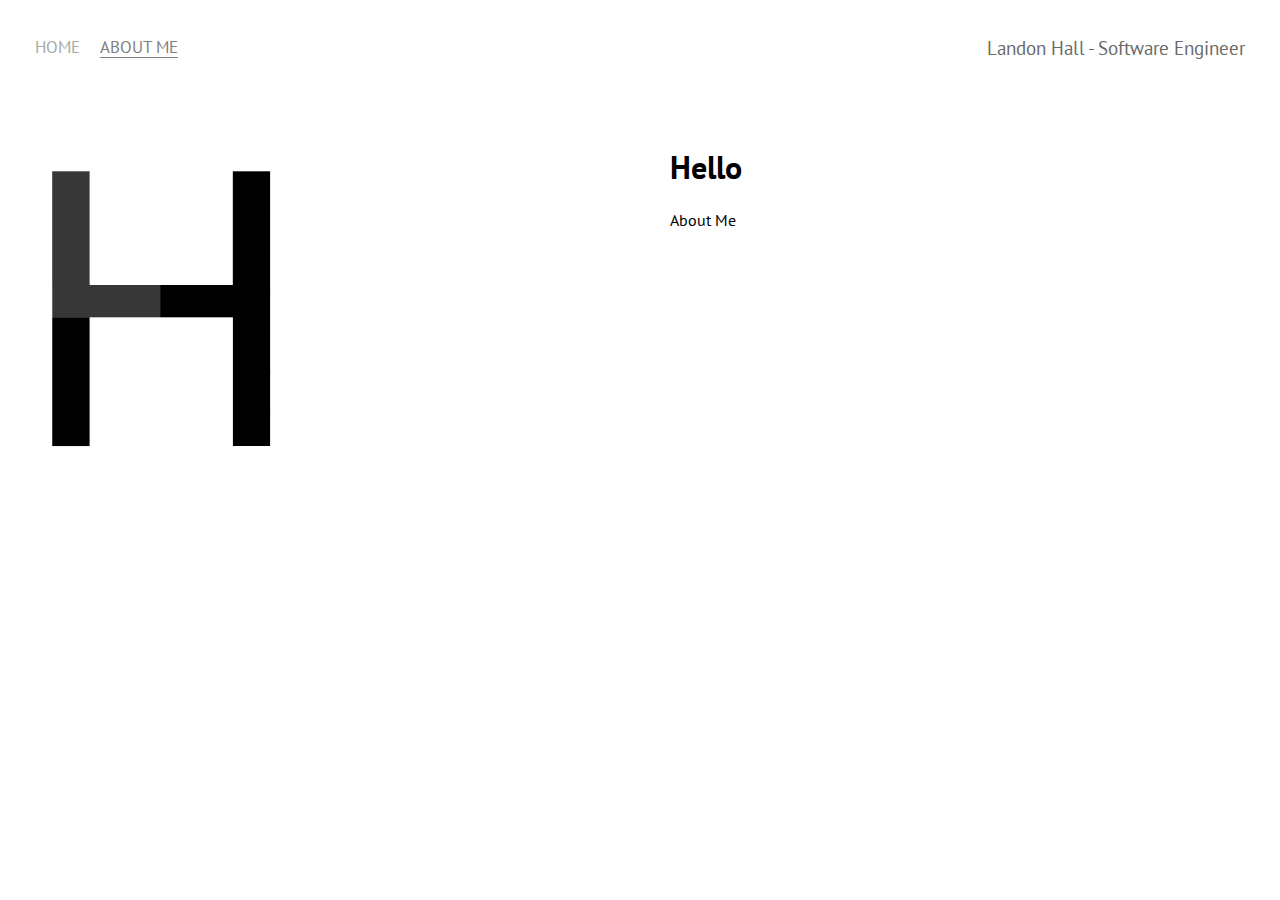
==== about.html @ 4fab3d78 "Basic Framework and original content added to Home" ====
<!DOCTYPE html>
<html>
    <head>
        <meta charset="utf-8" />
        <title>About Me</title>
        <link rel="preconnect" href="https://fonts.googleapis.com">
        <link rel="preconnect" href="https://fonts.gstatic.com" crossorigin>
        <link href="https://fonts.googleapis.com/css2?family=PT+Sans&display=swap" rel="stylesheet">
        <link rel="stylesheet" href="styles.css"/>
    </head>
    <body>
        <div class="container">
            <div class="navbar-wrapper">
                <div class="left-side">
                    <div class="navbar-link-wrapper">
                        <a href="index.html">HOME</a>
                    </div>

                    <div class="navbar-link-wrapper active-nav-link">
                        <a href="about.html">ABOUT ME</a>
                    </div>
                </div>

                <div class="right-side">
                    <div class="brand">
                        <div>Landon Hall - Software Engineer</div>
                    </div>
                </div>
            </div>

            <div class="content-wrapper">
                <div class="two-column-wrapper">
                    <div class="profile-image-wrapper">
                        <img src="images/BW Logo.jpeg">
                    </div>

                    <div class="profile-content-wrapper">
                        <h1>Hello</h1>
                        <p>About Me</p>
                    </div>
                </div>
                
            </div>

        </div>
    </body>

</html>
---- styles.css ----
/* Master styles*/

body{
    margin: 0px;
    font-family: 'PT Sans', sans-serif;
    background-color: rgb(255, 255, 255);
}

.container {
    display: grid;
    grid-template-columns: 1fr;
}

/*Navbar Styles*/
.navbar-wrapper {
    display: flex;
    justify-content: space-between;
    padding: 35px;
    font-size: larger;
    font-weight: 500;
}

.left-side {
    display: flex;
}

.right-side {
    color: dimgrey;
}

.navbar-wrapper > .left-side > div {
    margin-right: 20px;
    font-size: 0.9em;
}

.navbar-link-wrapper {
    height: 22px;
    border-bottom: 1px solid transparent;
    transition: border-bottom 0.5s;
}

.navbar-link-wrapper a {
    color:darkgray;
    text-decoration: none;
    transition: color 0.5s;
}

.navbar-link-wrapper:hover {
    border-bottom: 1px solid darkgrey;
}

.navbar-link-wrapper a:hover {
    color: darkgrey;
}

/*Portfolio Styles*/

.portfolio-items-wrapper {
    display: grid;
    grid-template-columns: 1fr 1fr 1fr;
}

.portfolio-item-wrapper {
    position: relative;
    display: inline-block;
}

.portfolio-img-background {
    background-size: cover;
    background-position: center;
    background-repeat: no-repeat;
    opacity: .75;
    height: 350px;
    width: 100%;
}

.img-text-wrapper {
    position: absolute;
    top: 0; right: 0; bottom: 0; left: 0;
    display: flex;
    flex-direction: column;
    justify-content: center;
    align-items: center;
    height: 100%;
    text-align: center;
    padding-left: 100px;
    padding-right: 100px;
  }

.logo-wrapper img {
    width: 50%;
    margin-bottom: 20px;
}

.skill-title-text {
    font-size: 60px;
    color: rgb(34, 34, 34) ;
}

.img-text-wrapper .subtitle {
    transition: 1s;
    color: transparent;
}

.img-text-wrapper:hover .subtitle {
    color:rgb(255, 255, 255);
}

.img-text-wrapper:hover .skill-title-text {
    transition: 1s;
    color:rgb(255, 255, 255);
}

.img-darken {
    transition: 1s;
    filter: brightness(15%);
}

.active-nav-link {
    border-bottom: 1px solid grey;
}

.active-nav-link a {
    color: grey !important;
}

/*About Styles*/
.two-column-wrapper {
    display: grid;
    grid-template-columns: 1fr 1fr;
}

.profile-image-wrapper img {
    width: 50%;
    position: center;
}

.profile-content-wrapper {
    padding: 30px;
}

.profile-content-wrapper h1{
    color: black;
}
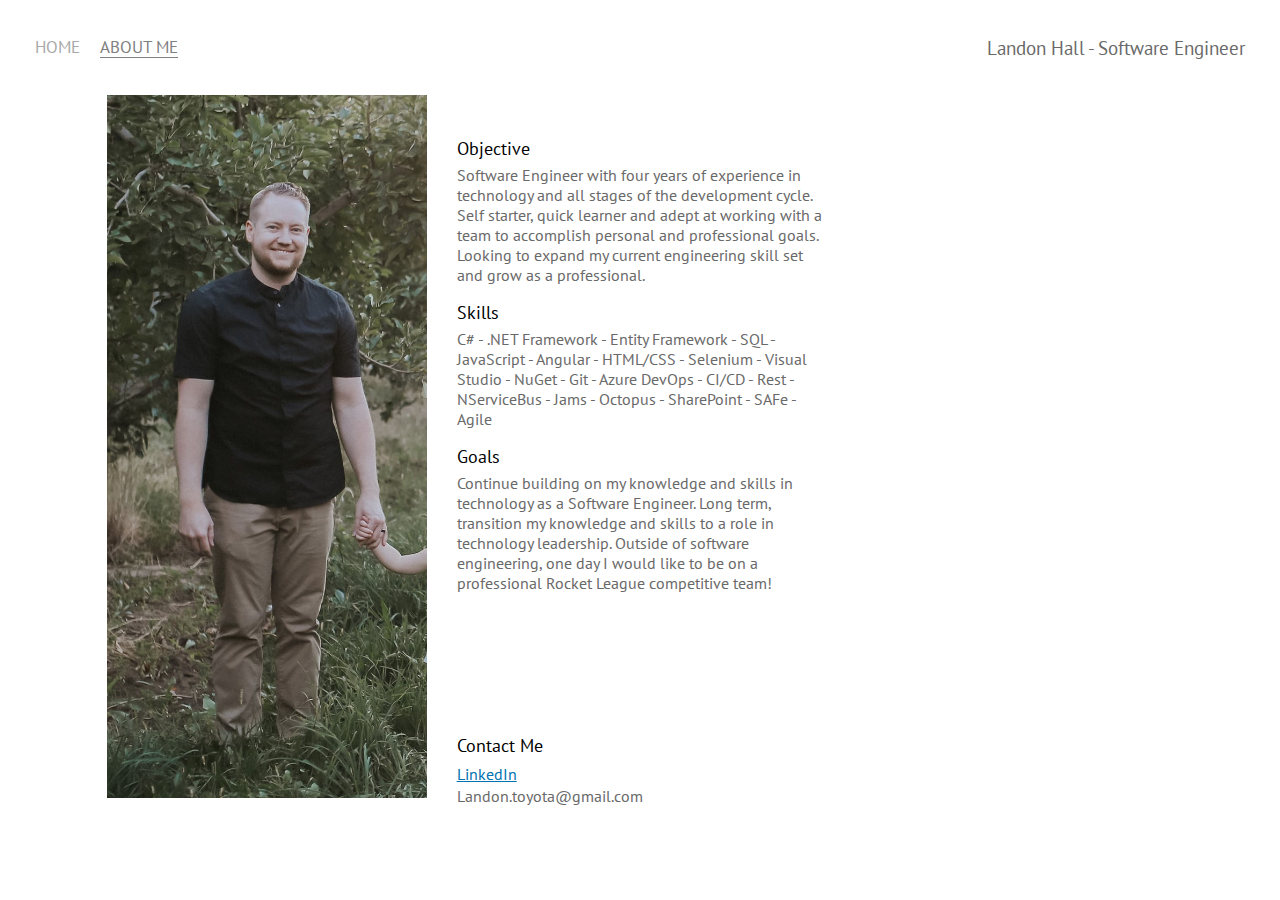
==== commit d3aa1c29: "Updated about me page" ====
--- a/about.html
+++ b/about.html
@@ -31,12 +31,38 @@
             <div class="content-wrapper">
                 <div class="two-column-wrapper">
                     <div class="profile-image-wrapper">
-                        <img src="images/BW Logo.jpeg">
+                        <img src="images/ProfilePic.JPG">
                     </div>
 
                     <div class="profile-content-wrapper">
-                        <h1>Hello</h1>
-                        <p>About Me</p>
+                        <h1>Objective</h1>
+
+                        <p>Software Engineer with four years of experience in technology and all stages of the
+                            development cycle. Self starter, quick learner and adept at working with a team to accomplish personal
+                            and professional goals. Looking to expand my current engineering skill set and grow as a professional.</p>
+
+                        <h1>Skills</h1>
+
+                        <p>C# - .NET Framework - Entity Framework - SQL - JavaScript - Angular - HTML/CSS - Selenium - Visual
+                            Studio - NuGet - Git - Azure DevOps - CI/CD - Rest - NServiceBus - Jams - Octopus - SharePoint - SAFe - Agile</p>
+
+                        <h1>Goals</h1>
+
+                        <p>Continue building on my knowledge and skills in technology as a Software Engineer. Long term, transition
+                            my knowledge and skills to a role in technology leadership. 
+                            Outside of software engineering, one day I would like to be on a professional Rocket League competitive team!
+                        </p>
+
+                        <div class="profile-content-wrapper-contact">
+                            <br>
+                            <br>
+                            <br>
+                            <br>
+                            <h1>Contact Me</h1>
+                            <a href="https://www.linkedin.com/in/landon-hall-457932126/" target="_blank" rel="noopener noreferrer">LinkedIn</a>
+                            <p>Landon.toyota@gmail.com</p>
+                        </div>
+                        
                     </div>
                 </div>
                 
--- a/styles.css
+++ b/styles.css
@@ -127,12 +127,13 @@
 /*About Styles*/
 .two-column-wrapper {
     display: grid;
-    grid-template-columns: 1fr 1fr;
+    grid-template-columns: 1fr 1fr 1fr;
 }
 
 .profile-image-wrapper img {
-    width: 50%;
-    position: center;
+    float:right;
+    max-width: 320px;
+    max-height: 100%;
 }
 
 .profile-content-wrapper {
@@ -141,4 +142,38 @@
 
 .profile-content-wrapper h1{
     color: black;
+    font-weight:lighter;
+    font-size: large;
+    margin-bottom: 5px;
+}
+
+.profile-content-wrapper-contact{
+    color: black;
+    font-weight:lighter;
+    font-size: large;
+    margin-bottom: 5px;
+    margin-top: 10%;
+}
+
+.profile-content-wrapper p{
+    color: dimgrey;
+    font-weight:lighter;
+    font-size: medium;
+    margin-top: 1px;
+}
+
+.profile-content-wrapper p2{
+    color: dimgrey;
+    font-weight:lighter;
+    font-size: medium;
+    margin-top: 1px;
+    margin-bottom: 1px;
+}
+
+.profile-content-wrapper a{
+    color: #0072b1;
+    font-weight:lighter;
+    font-size: medium;
+    margin-top: 1px;
+    text-decoration: underline;
 }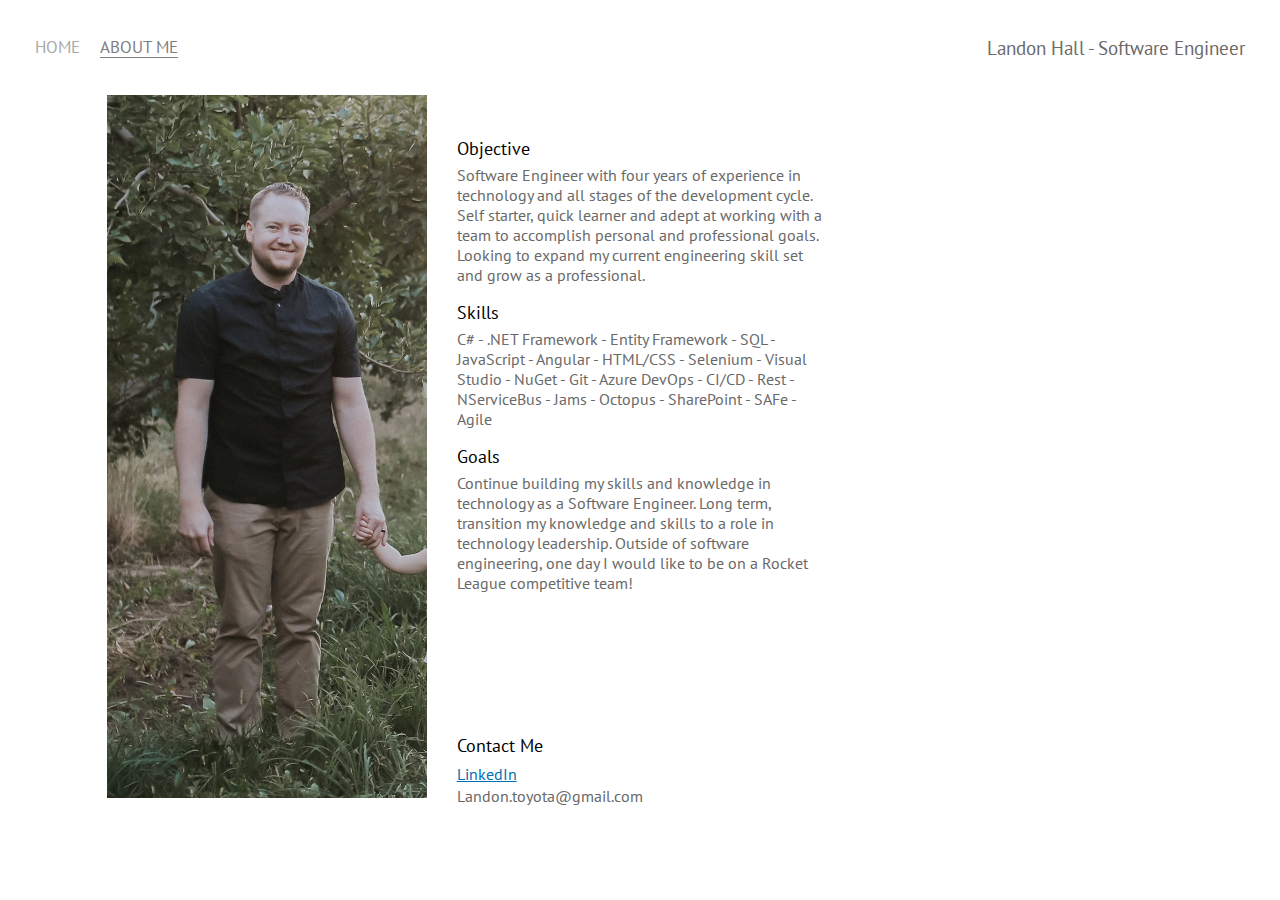
==== commit 44f4662e: "Updated goals text" ====
--- a/about.html
+++ b/about.html
@@ -48,9 +48,9 @@
 
                         <h1>Goals</h1>
 
-                        <p>Continue building on my knowledge and skills in technology as a Software Engineer. Long term, transition
+                        <p>Continue building my skills and knowledge in technology as a Software Engineer. Long term, transition
                             my knowledge and skills to a role in technology leadership. 
-                            Outside of software engineering, one day I would like to be on a professional Rocket League competitive team!
+                            Outside of software engineering, one day I would like to be on a Rocket League competitive team!
                         </p>
 
                         <div class="profile-content-wrapper-contact">
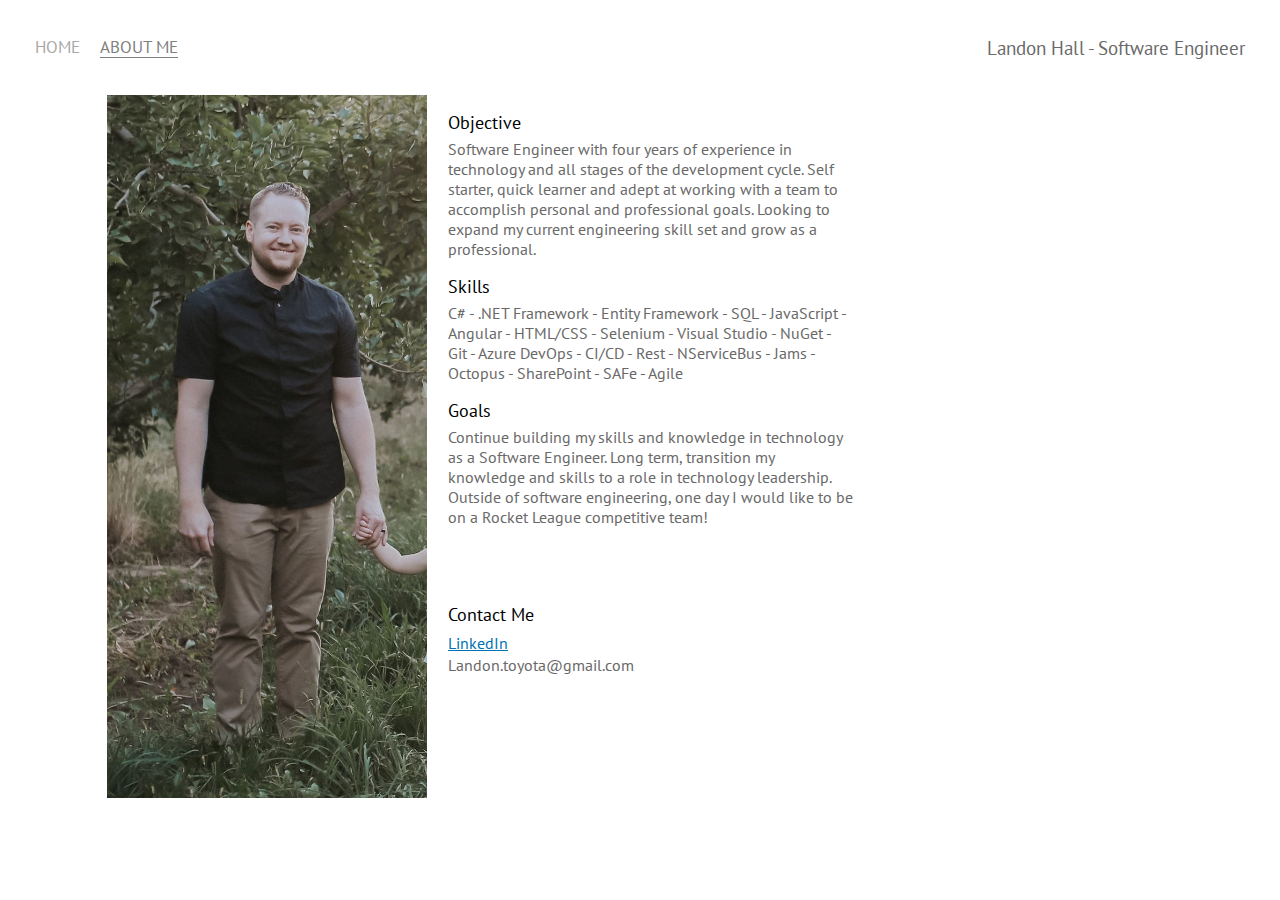
==== commit bfe67f29: "Made small change to help mobile format a little" ====
--- a/about.html
+++ b/about.html
@@ -55,15 +55,13 @@
 
                         <div class="profile-content-wrapper-contact">
                             <br>
-                            <br>
-                            <br>
-                            <br>
                             <h1>Contact Me</h1>
                             <a href="https://www.linkedin.com/in/landon-hall-457932126/" target="_blank" rel="noopener noreferrer">LinkedIn</a>
                             <p>Landon.toyota@gmail.com</p>
                         </div>
                         
                     </div>
+
                 </div>
                 
             </div>
--- a/styles.css
+++ b/styles.css
@@ -83,8 +83,8 @@
     align-items: center;
     height: 100%;
     text-align: center;
-    padding-left: 100px;
-    padding-right: 100px;
+    padding-left: 20%;
+    padding-right: 20%;
   }
 
 .logo-wrapper img {
@@ -93,7 +93,7 @@
 }
 
 .skill-title-text {
-    font-size: 60px;
+    font-size: 3vw;
     color: rgb(34, 34, 34) ;
 }
 
@@ -137,7 +137,11 @@
 }
 
 .profile-content-wrapper {
-    padding: 30px;
+    padding: 10%;
+    padding-left: 5%;
+    padding-top: 1%;
+    padding-right: 0%;
+    max-height: 100%;
 }
 
 .profile-content-wrapper h1{
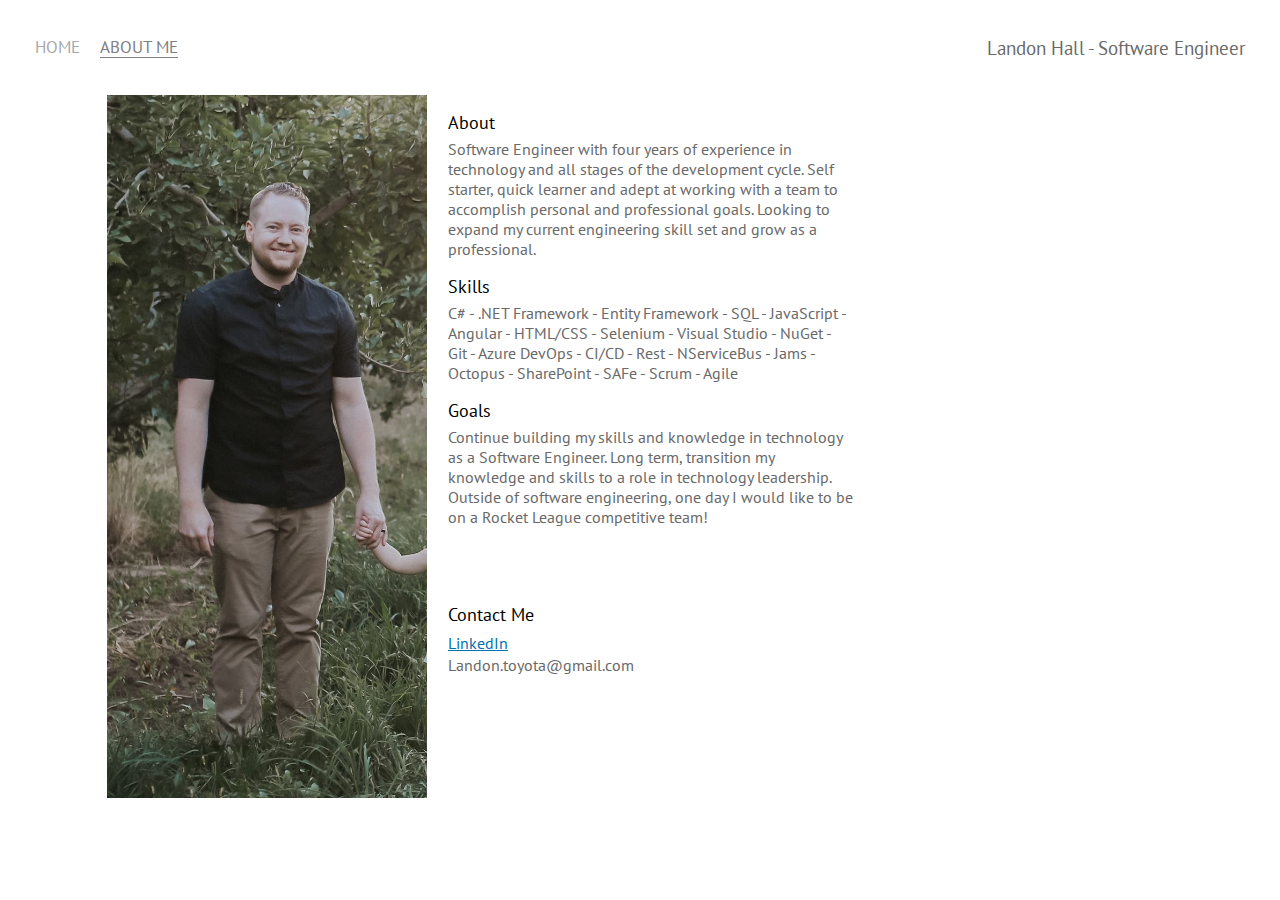
==== commit 6e2d3eaf: "Updated objective to about, removed unused items." ====
--- a/about.html
+++ b/about.html
@@ -35,7 +35,7 @@
                     </div>
 
                     <div class="profile-content-wrapper">
-                        <h1>Objective</h1>
+                        <h1>About</h1>
 
                         <p>Software Engineer with four years of experience in technology and all stages of the
                             development cycle. Self starter, quick learner and adept at working with a team to accomplish personal
@@ -44,7 +44,7 @@
                         <h1>Skills</h1>
 
                         <p>C# - .NET Framework - Entity Framework - SQL - JavaScript - Angular - HTML/CSS - Selenium - Visual
-                            Studio - NuGet - Git - Azure DevOps - CI/CD - Rest - NServiceBus - Jams - Octopus - SharePoint - SAFe - Agile</p>
+                            Studio - NuGet - Git - Azure DevOps - CI/CD - Rest - NServiceBus - Jams - Octopus - SharePoint - SAFe - Scrum - Agile</p>
 
                         <h1>Goals</h1>
 
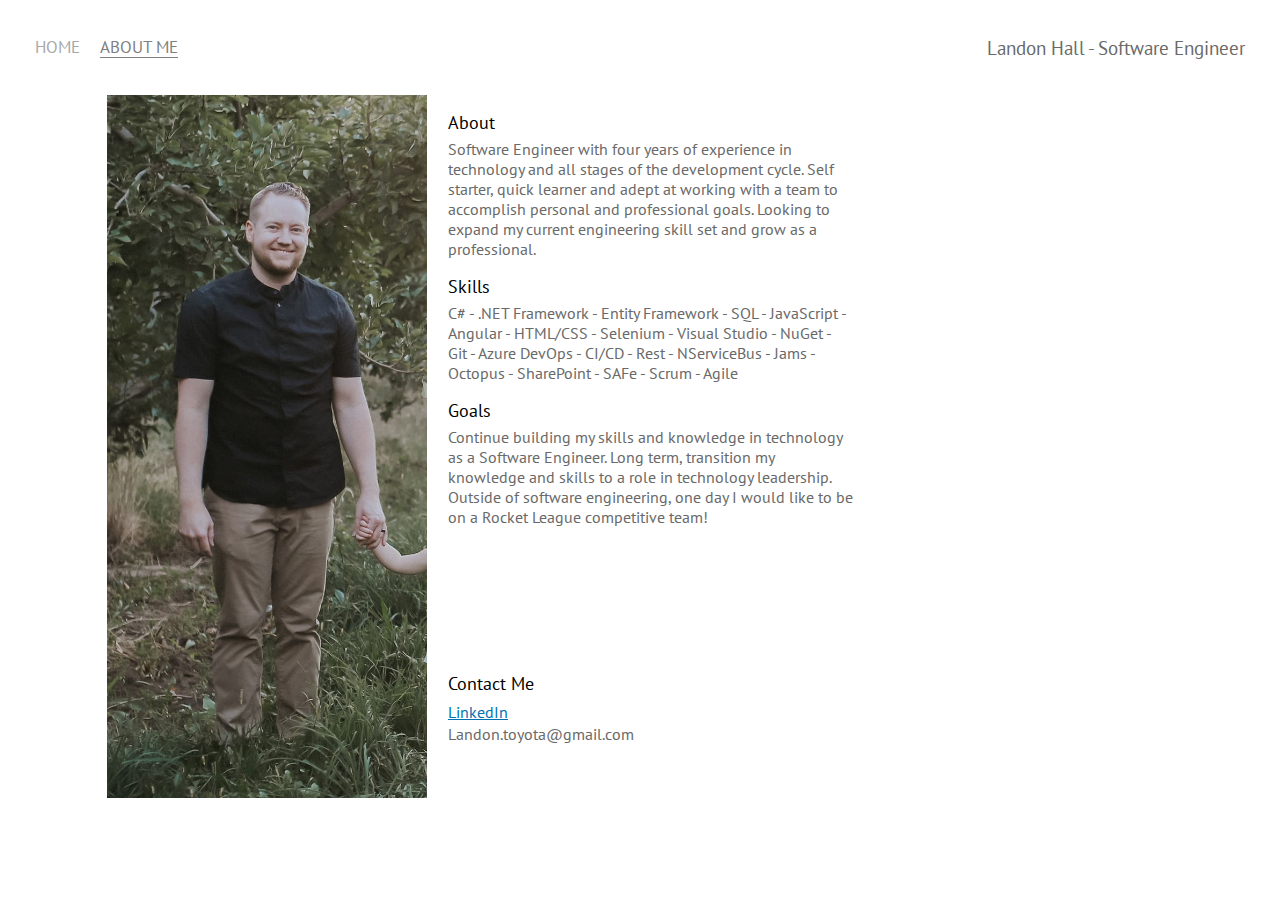
==== commit 2a3d94f5: "Spacing fix" ====
--- a/about.html
+++ b/about.html
@@ -55,6 +55,9 @@
 
                         <div class="profile-content-wrapper-contact">
                             <br>
+                            <br>
+                            <br>
+                            <br>
                             <h1>Contact Me</h1>
                             <a href="https://www.linkedin.com/in/landon-hall-457932126/" target="_blank" rel="noopener noreferrer">LinkedIn</a>
                             <p>Landon.toyota@gmail.com</p>
--- a/styles.css
+++ b/styles.css
@@ -57,7 +57,7 @@
 
 .portfolio-items-wrapper {
     display: grid;
-    grid-template-columns: 1fr 1fr 1fr;
+    grid-template-columns: 1fr 1fr;
 }
 
 .portfolio-item-wrapper {
@@ -83,8 +83,8 @@
     align-items: center;
     height: 100%;
     text-align: center;
-    padding-left: 20%;
-    padding-right: 20%;
+    padding-left: 15%;
+    padding-right: 15%;
   }
 
 .logo-wrapper img {
@@ -93,7 +93,7 @@
 }
 
 .skill-title-text {
-    font-size: 3vw;
+    font-size: 3.5vw;
     color: rgb(34, 34, 34) ;
 }
 
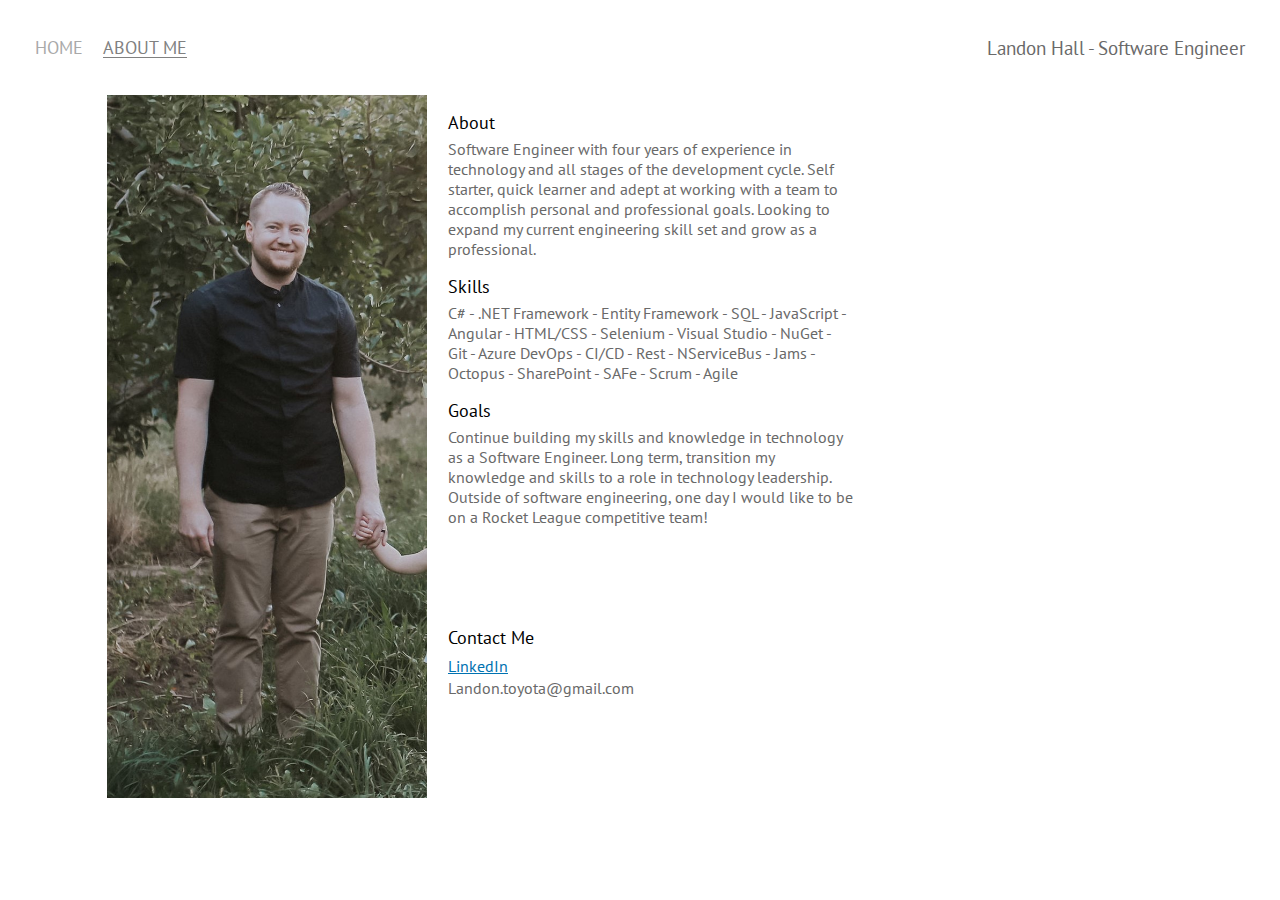
==== commit f60e60bd: "Small font change and removed break" ====
--- a/about.html
+++ b/about.html
@@ -56,8 +56,6 @@
                         <div class="profile-content-wrapper-contact">
                             <br>
                             <br>
-                            <br>
-                            <br>
                             <h1>Contact Me</h1>
                             <a href="https://www.linkedin.com/in/landon-hall-457932126/" target="_blank" rel="noopener noreferrer">LinkedIn</a>
                             <p>Landon.toyota@gmail.com</p>
--- a/styles.css
+++ b/styles.css
@@ -22,6 +22,7 @@
 
 .left-side {
     display: flex;
+    color: dimgrey;
 }
 
 .right-side {
@@ -30,7 +31,7 @@
 
 .navbar-wrapper > .left-side > div {
     margin-right: 20px;
-    font-size: 0.9em;
+    font-size: .95em;
 }
 
 .navbar-link-wrapper {
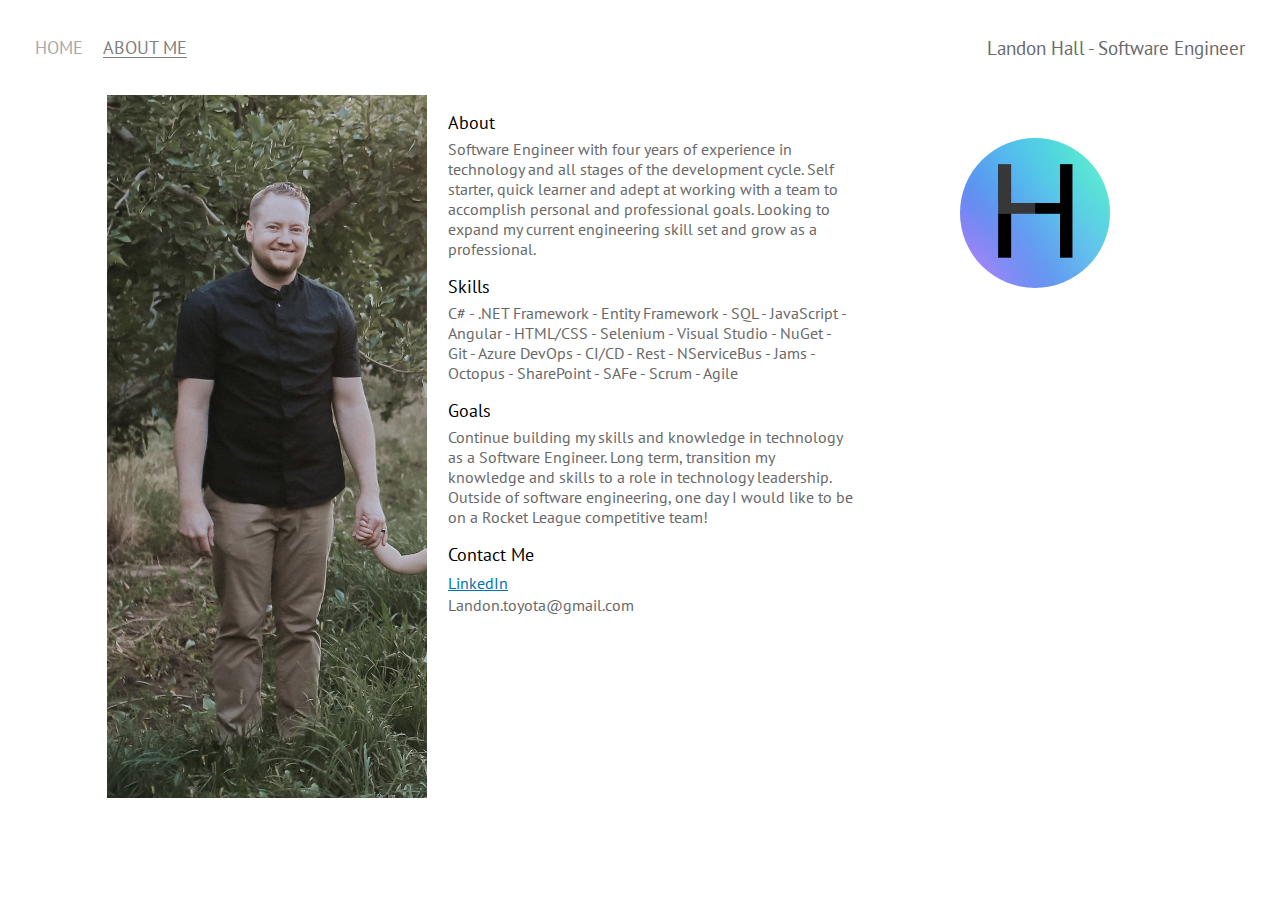
==== commit 365eac30: "Added logo to about, adjust sizing." ====
--- a/about.html
+++ b/about.html
@@ -52,15 +52,16 @@
                             my knowledge and skills to a role in technology leadership. 
                             Outside of software engineering, one day I would like to be on a Rocket League competitive team!
                         </p>
-
+                        
                         <div class="profile-content-wrapper-contact">
-                            <br>
-                            <br>
                             <h1>Contact Me</h1>
                             <a href="https://www.linkedin.com/in/landon-hall-457932126/" target="_blank" rel="noopener noreferrer">LinkedIn</a>
                             <p>Landon.toyota@gmail.com</p>
                         </div>
-                        
+                    </div>
+
+                    <div class="profile-empty-wrapper">
+                        <img class="logo" src="images/Purple and Blue Smooth Logo.JPG">
                     </div>
 
                 </div>
--- a/styles.css
+++ b/styles.css
@@ -157,7 +157,6 @@
     font-weight:lighter;
     font-size: large;
     margin-bottom: 5px;
-    margin-top: 10%;
 }
 
 .profile-content-wrapper p{
@@ -181,4 +180,16 @@
     font-size: medium;
     margin-top: 1px;
     text-decoration: underline;
+}
+
+.profile-empty-wrapper {
+    padding-left: 25%;
+    padding-top: 10%;
+}
+
+.logo {
+    object-fit: cover;
+    border-radius: 50%;
+    height: 150px;
+    width: 150px;
 }